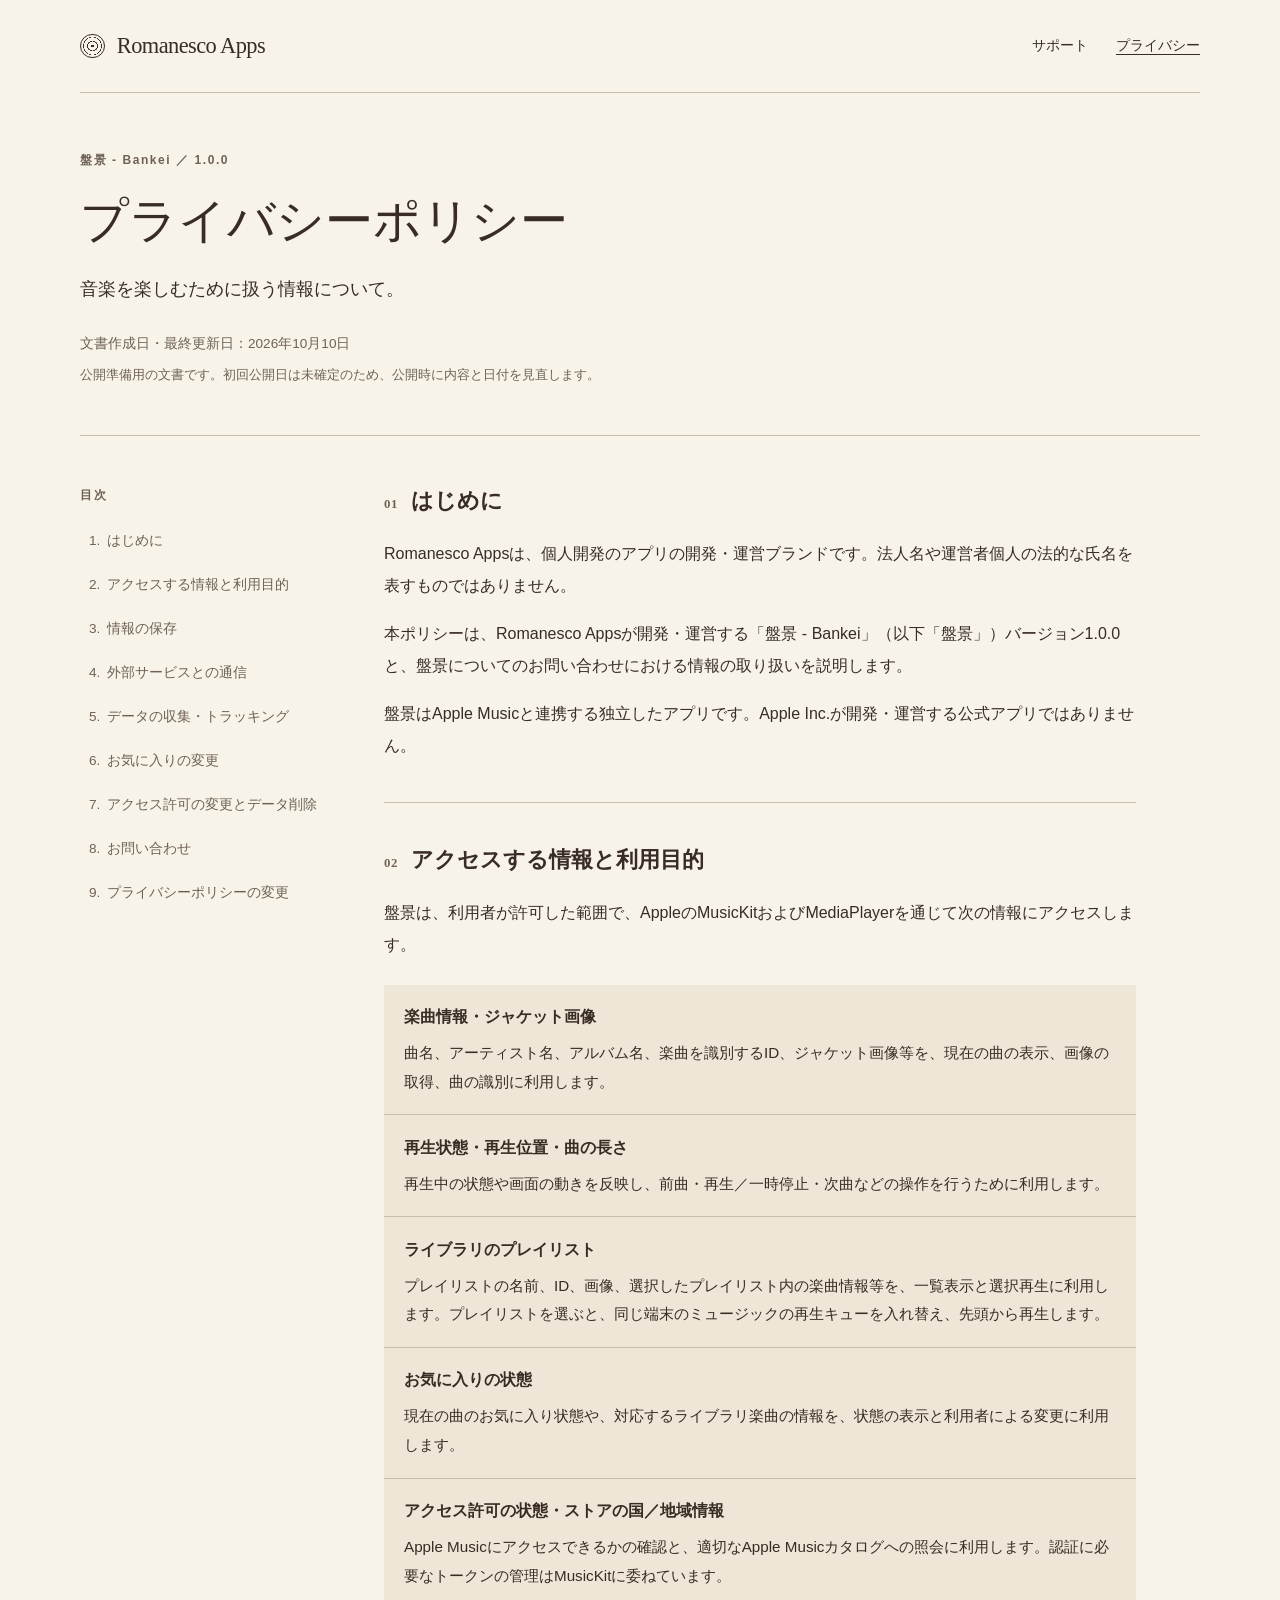
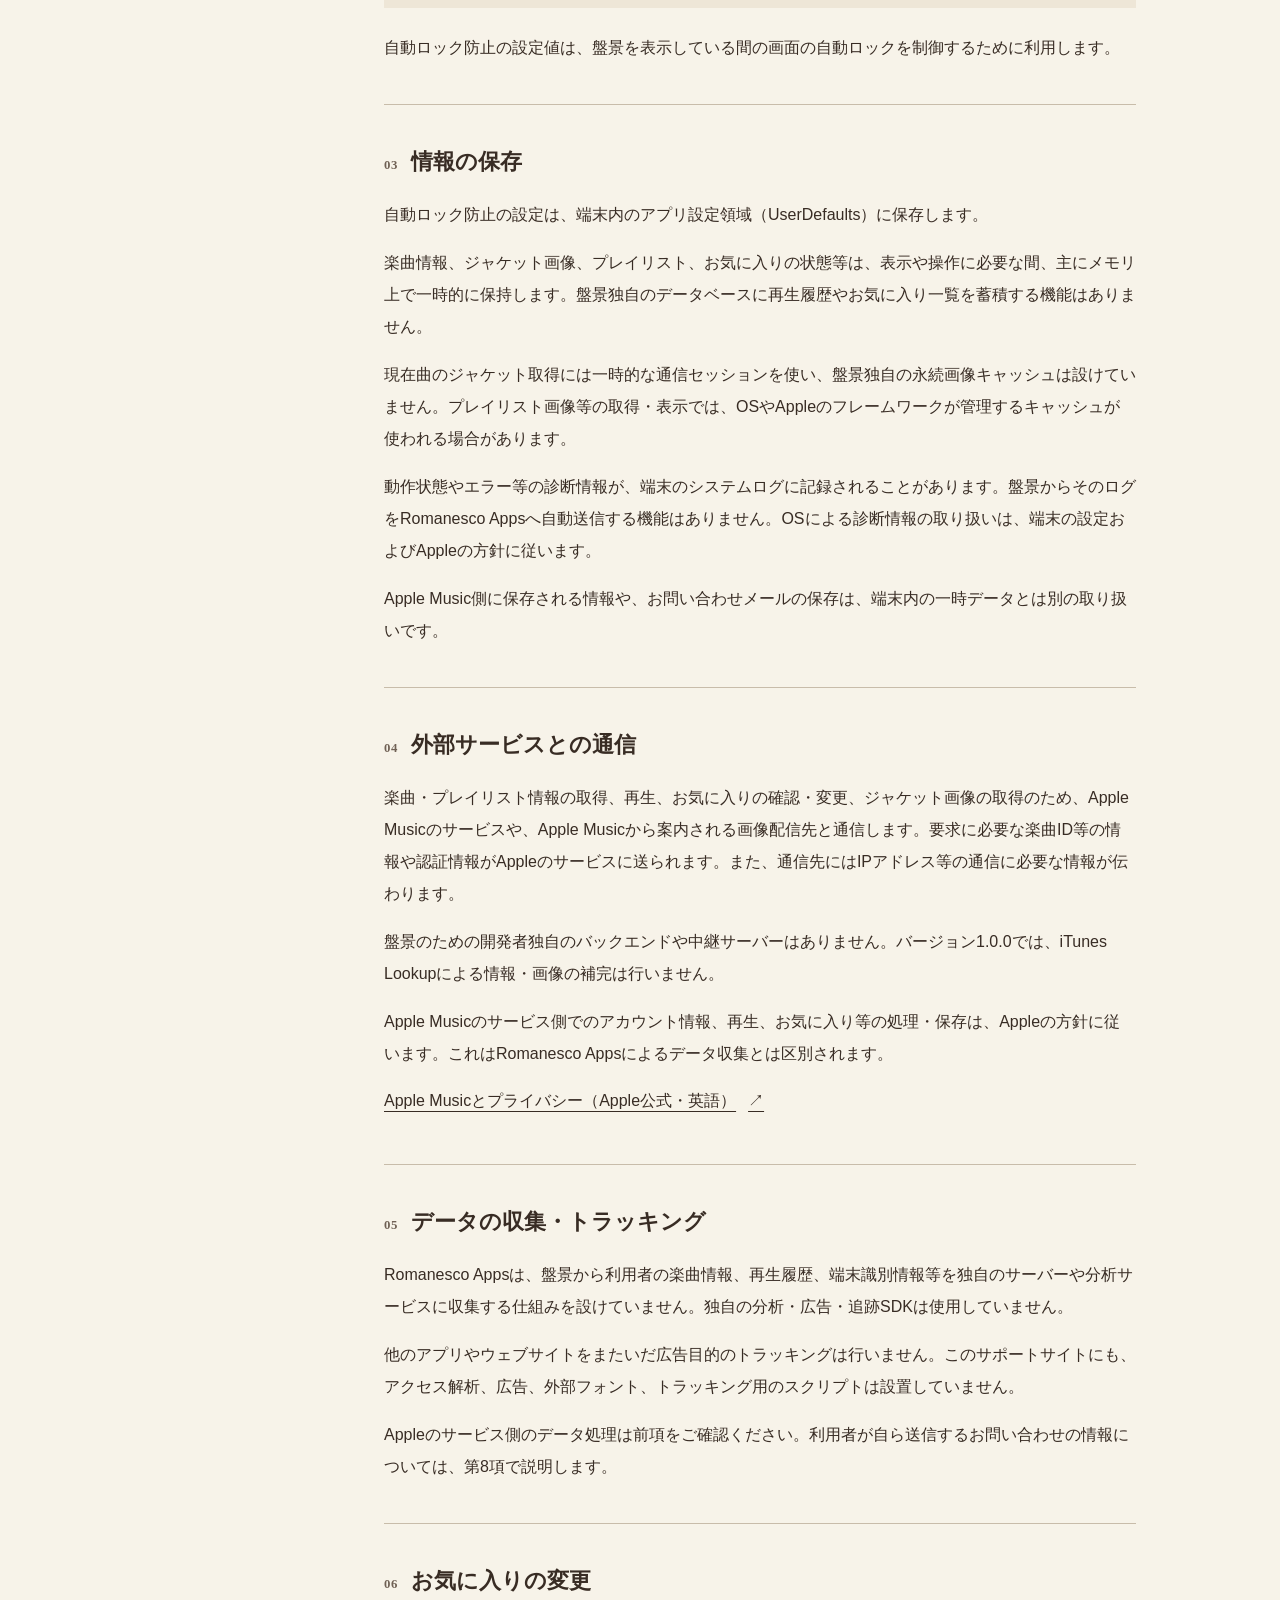
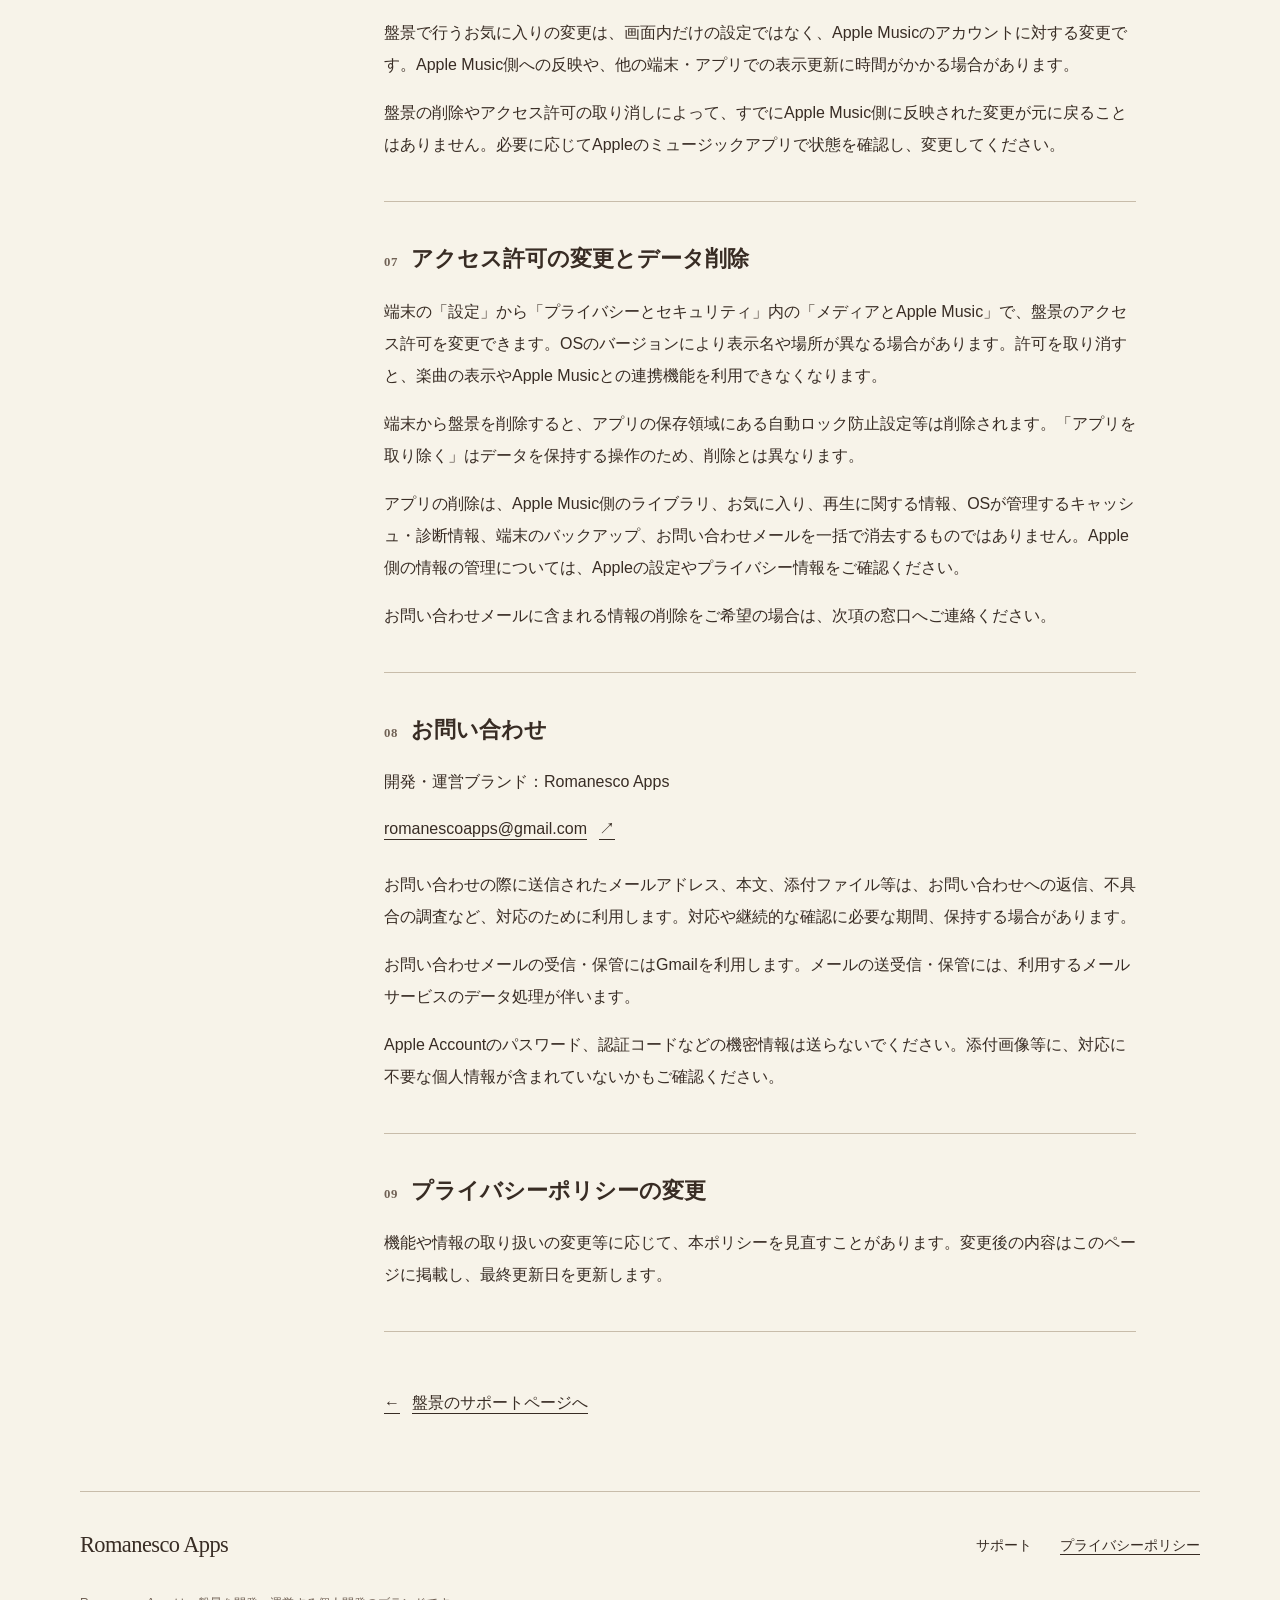
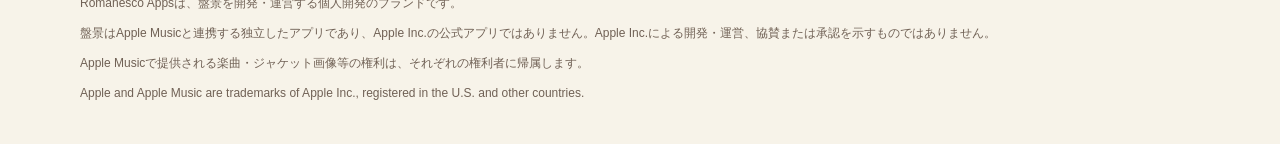
==== privacy.html @ a80af688 "Create Bankei support site and privacy policy" ====
<!doctype html>
<html lang="ja">
<head>
  <meta charset="utf-8">
  <meta name="viewport" content="width=device-width, initial-scale=1">
  <meta name="color-scheme" content="light dark">
  <meta name="description" content="Romanesco Appsが開発・運営する「盤景 - Bankei」1.0.0のプライバシーポリシー。情報の利用、保存、Apple Musicとの通信、お問い合わせの取り扱いについて。">
  <title>プライバシーポリシー | 盤景 - Bankei | Romanesco Apps</title>
  <link rel="stylesheet" href="style.css">
</head>
<body>
  <a class="skip-link" href="#main">本文へスキップ</a>
  <header class="site-header wrap">
    <a class="brand" href="index.html"><span class="brand-mark" aria-hidden="true"></span>Romanesco Apps</a>
    <nav aria-label="メインナビゲーション">
      <a href="index.html">サポート</a>
      <a href="privacy.html" aria-current="page">プライバシー</a>
    </nav>
  </header>

  <main id="main" class="wrap policy" tabindex="-1">
    <header class="policy-header">
      <p class="eyebrow">盤景 - Bankei <span aria-hidden="true">／</span> 1.0.0</p>
      <h1>プライバシーポリシー</h1>
      <p class="policy-lead">音楽を楽しむために扱う情報について。</p>
      <p class="policy-date">文書作成日・最終更新日：<time datetime="2026-10-10">2026年10月10日</time></p>
      <p class="small-note">公開準備用の文書です。初回公開日は未確定のため、公開時に内容と日付を見直します。</p>
    </header>

    <div class="policy-layout">
      <nav class="policy-toc" aria-label="プライバシーポリシーの目次">
        <p class="eyebrow">目次</p>
        <ol>
          <li><a href="#introduction">はじめに</a></li>
          <li><a href="#information">アクセスする情報と利用目的</a></li>
          <li><a href="#storage">情報の保存</a></li>
          <li><a href="#services">外部サービスとの通信</a></li>
          <li><a href="#collection">データの収集・トラッキング</a></li>
          <li><a href="#favorites">お気に入りの変更</a></li>
          <li><a href="#controls">アクセス許可の変更とデータ削除</a></li>
          <li><a href="#inquiries">お問い合わせ</a></li>
          <li><a href="#changes">プライバシーポリシーの変更</a></li>
        </ol>
      </nav>

      <div class="policy-body">
        <section id="introduction" aria-labelledby="introduction-title">
          <h2 id="introduction-title"><span class="section-number">01</span>はじめに</h2>
          <p>Romanesco Appsは、個人開発のアプリの開発・運営ブランドです。法人名や運営者個人の法的な氏名を表すものではありません。</p>
          <p>本ポリシーは、Romanesco Appsが開発・運営する「盤景 - Bankei」（以下「盤景」）バージョン1.0.0と、盤景についてのお問い合わせにおける情報の取り扱いを説明します。</p>
          <p>盤景はApple Musicと連携する独立したアプリです。Apple Inc.が開発・運営する公式アプリではありません。</p>
        </section>

        <section id="information" aria-labelledby="information-title">
          <h2 id="information-title"><span class="section-number">02</span>アクセスする情報と利用目的</h2>
          <p>盤景は、利用者が許可した範囲で、AppleのMusicKitおよびMediaPlayerを通じて次の情報にアクセスします。</p>
          <dl class="information-list">
            <div><dt>楽曲情報・ジャケット画像</dt><dd>曲名、アーティスト名、アルバム名、楽曲を識別するID、ジャケット画像等を、現在の曲の表示、画像の取得、曲の識別に利用します。</dd></div>
            <div><dt>再生状態・再生位置・曲の長さ</dt><dd>再生中の状態や画面の動きを反映し、前曲・再生／一時停止・次曲などの操作を行うために利用します。</dd></div>
            <div><dt>ライブラリのプレイリスト</dt><dd>プレイリストの名前、ID、画像、選択したプレイリスト内の楽曲情報等を、一覧表示と選択再生に利用します。プレイリストを選ぶと、同じ端末のミュージックの再生キューを入れ替え、先頭から再生します。</dd></div>
            <div><dt>お気に入りの状態</dt><dd>現在の曲のお気に入り状態や、対応するライブラリ楽曲の情報を、状態の表示と利用者による変更に利用します。</dd></div>
            <div><dt>アクセス許可の状態・ストアの国／地域情報</dt><dd>Apple Musicにアクセスできるかの確認と、適切なApple Musicカタログへの照会に利用します。認証に必要なトークンの管理はMusicKitに委ねています。</dd></div>
          </dl>
          <p>自動ロック防止の設定値は、盤景を表示している間の画面の自動ロックを制御するために利用します。</p>
        </section>

        <section id="storage" aria-labelledby="storage-title">
          <h2 id="storage-title"><span class="section-number">03</span>情報の保存</h2>
          <p>自動ロック防止の設定は、端末内のアプリ設定領域（UserDefaults）に保存します。</p>
          <p>楽曲情報、ジャケット画像、プレイリスト、お気に入りの状態等は、表示や操作に必要な間、主にメモリ上で一時的に保持します。盤景独自のデータベースに再生履歴やお気に入り一覧を蓄積する機能はありません。</p>
          <p>現在曲のジャケット取得には一時的な通信セッションを使い、盤景独自の永続画像キャッシュは設けていません。プレイリスト画像等の取得・表示では、OSやAppleのフレームワークが管理するキャッシュが使われる場合があります。</p>
          <p>動作状態やエラー等の診断情報が、端末のシステムログに記録されることがあります。盤景からそのログをRomanesco Appsへ自動送信する機能はありません。OSによる診断情報の取り扱いは、端末の設定およびAppleの方針に従います。</p>
          <p>Apple Music側に保存される情報や、お問い合わせメールの保存は、端末内の一時データとは別の取り扱いです。</p>
        </section>

        <section id="services" aria-labelledby="services-title">
          <h2 id="services-title"><span class="section-number">04</span>外部サービスとの通信</h2>
          <p>楽曲・プレイリスト情報の取得、再生、お気に入りの確認・変更、ジャケット画像の取得のため、Apple Musicのサービスや、Apple Musicから案内される画像配信先と通信します。要求に必要な楽曲ID等の情報や認証情報がAppleのサービスに送られます。また、通信先にはIPアドレス等の通信に必要な情報が伝わります。</p>
          <p>盤景のための開発者独自のバックエンドや中継サーバーはありません。バージョン1.0.0では、iTunes Lookupによる情報・画像の補完は行いません。</p>
          <p>Apple Musicのサービス側でのアカウント情報、再生、お気に入り等の処理・保存は、Appleの方針に従います。これはRomanesco Appsによるデータ収集とは区別されます。</p>
          <a class="text-link" href="https://www.apple.com/legal/privacy/data/en/apple-music/">Apple Musicとプライバシー（Apple公式・英語） <span aria-hidden="true">↗</span></a>
        </section>

        <section id="collection" aria-labelledby="collection-title">
          <h2 id="collection-title"><span class="section-number">05</span>データの収集・トラッキング</h2>
          <p>Romanesco Appsは、盤景から利用者の楽曲情報、再生履歴、端末識別情報等を独自のサーバーや分析サービスに収集する仕組みを設けていません。独自の分析・広告・追跡SDKは使用していません。</p>
          <p>他のアプリやウェブサイトをまたいだ広告目的のトラッキングは行いません。このサポートサイトにも、アクセス解析、広告、外部フォント、トラッキング用のスクリプトは設置していません。</p>
          <p>Appleのサービス側のデータ処理は前項をご確認ください。利用者が自ら送信するお問い合わせの情報については、第8項で説明します。</p>
        </section>

        <section id="favorites" aria-labelledby="favorites-title">
          <h2 id="favorites-title"><span class="section-number">06</span>お気に入りの変更</h2>
          <p>盤景で行うお気に入りの変更は、画面内だけの設定ではなく、Apple Musicのアカウントに対する変更です。Apple Music側への反映や、他の端末・アプリでの表示更新に時間がかかる場合があります。</p>
          <p>盤景の削除やアクセス許可の取り消しによって、すでにApple Music側に反映された変更が元に戻ることはありません。必要に応じてAppleのミュージックアプリで状態を確認し、変更してください。</p>
        </section>

        <section id="controls" aria-labelledby="controls-title">
          <h2 id="controls-title"><span class="section-number">07</span>アクセス許可の変更とデータ削除</h2>
          <p>端末の「設定」から「プライバシーとセキュリティ」内の「メディアとApple Music」で、盤景のアクセス許可を変更できます。OSのバージョンにより表示名や場所が異なる場合があります。許可を取り消すと、楽曲の表示やApple Musicとの連携機能を利用できなくなります。</p>
          <p>端末から盤景を削除すると、アプリの保存領域にある自動ロック防止設定等は削除されます。「アプリを取り除く」はデータを保持する操作のため、削除とは異なります。</p>
          <p>アプリの削除は、Apple Music側のライブラリ、お気に入り、再生に関する情報、OSが管理するキャッシュ・診断情報、端末のバックアップ、お問い合わせメールを一括で消去するものではありません。Apple側の情報の管理については、Appleの設定やプライバシー情報をご確認ください。</p>
          <p>お問い合わせメールに含まれる情報の削除をご希望の場合は、次項の窓口へご連絡ください。</p>
        </section>

        <section id="inquiries" aria-labelledby="inquiries-title">
          <h2 id="inquiries-title"><span class="section-number">08</span>お問い合わせ</h2>
          <p>開発・運営ブランド：Romanesco Apps</p>
          <a class="text-link policy-email" href="mailto:romanescoapps@gmail.com">romanescoapps@gmail.com <span aria-hidden="true">↗</span></a>
          <p>お問い合わせの際に送信されたメールアドレス、本文、添付ファイル等は、お問い合わせへの返信、不具合の調査など、対応のために利用します。対応や継続的な確認に必要な期間、保持する場合があります。</p>
          <p>お問い合わせメールの受信・保管にはGmailを利用します。メールの送受信・保管には、利用するメールサービスのデータ処理が伴います。</p>
          <p>Apple Accountのパスワード、認証コードなどの機密情報は送らないでください。添付画像等に、対応に不要な個人情報が含まれていないかもご確認ください。</p>
        </section>

        <section id="changes" aria-labelledby="changes-title">
          <h2 id="changes-title"><span class="section-number">09</span>プライバシーポリシーの変更</h2>
          <p>機能や情報の取り扱いの変更等に応じて、本ポリシーを見直すことがあります。変更後の内容はこのページに掲載し、最終更新日を更新します。</p>
        </section>
        <div class="policy-return"><a class="text-link" href="index.html"><span aria-hidden="true">←</span> 盤景のサポートページへ</a></div>
      </div>
    </div>
  </main>

  <footer class="site-footer wrap">
    <div class="footer-top">
      <a class="brand" href="index.html">Romanesco Apps</a>
      <nav aria-label="フッターナビゲーション">
        <a href="index.html">サポート</a>
        <a href="privacy.html" aria-current="page">プライバシーポリシー</a>
      </nav>
    </div>
    <p>Romanesco Appsは、盤景を開発・運営する個人開発のブランドです。</p>
    <p>盤景はApple Musicと連携する独立したアプリであり、Apple Inc.の公式アプリではありません。Apple Inc.による開発・運営、協賛または承認を示すものではありません。</p>
    <p>Apple Musicで提供される楽曲・ジャケット画像等の権利は、それぞれの権利者に帰属します。</p>
    <p lang="en">Apple and Apple Music are trademarks of Apple Inc., registered in the U.S. and other countries.</p>
  </footer>
</body>
</html>
---- style.css ----
:root {
  color-scheme: light dark;
  --paper: #f7f3e9;
  --ink: #382c24;
  --muted: #706155;
  --line: #c8bcaa;
  --accent: #573c2d;
  --soft: #eee6d7;
  --contact: #3d2e24;
  --contact-ink: #fff9ed;
  --contact-muted: #e1d2bf;
  --focus: #8b4b20;
  --serif: "Hiragino Mincho ProN", "Yu Mincho", YuMincho, Georgia, serif;
}

*, *::before, *::after { box-sizing: border-box; }
html { scroll-padding-top: 1.5rem; }
body {
  margin: 0;
  background: var(--paper);
  color: var(--ink);
  font-family: -apple-system, BlinkMacSystemFont, "Hiragino Kaku Gothic ProN", "Yu Gothic", Meiryo, sans-serif;
  font-size: 1rem;
  line-height: 1.9;
  overflow-wrap: anywhere;
  -webkit-text-size-adjust: 100%;
}
a { color: inherit; text-underline-offset: .3em; text-decoration-thickness: 1px; }
a:hover { text-decoration-thickness: 2px; }
a:focus-visible { outline: 3px solid var(--focus); outline-offset: 5px; border-radius: 2px; }
::selection { background: var(--accent); color: var(--paper); }
h1, h2, h3, p { margin: 0; }
h1, h2, h3 { line-height: 1.5; }
h2 { font-size: 1.5rem; font-weight: 600; }
h3 { font-size: 1.125rem; font-weight: 600; }
p + p { margin-top: 1rem; }
ul, ol { padding-inline-start: 1.5rem; }
.wrap { width: min(70rem, calc(100% - 5rem)); margin-inline: auto; }
.skip-link {
  position: absolute;
  z-index: 5;
  left: 1rem;
  top: .5rem;
  padding: .7rem 1rem;
  background: var(--paper);
  transform: translateY(-180%);
}
.skip-link:focus { transform: translateY(0); }
.site-header {
  display: flex;
  align-items: center;
  justify-content: space-between;
  gap: 1rem 2rem;
  flex-wrap: wrap;
  padding-block: 1.5rem;
  border-bottom: 1px solid var(--line);
}
.brand {
  display: inline-flex;
  align-items: center;
  gap: .75rem;
  min-height: 44px;
  font-family: Georgia, "Times New Roman", serif;
  font-size: 1.4rem;
  letter-spacing: -.025em;
  text-decoration: none;
}
.brand-mark {
  width: 1.55rem;
  height: 1.55rem;
  flex: none;
  border: 1px solid currentColor;
  border-radius: 50%;
  background: radial-gradient(circle, currentColor 0 8%, transparent 9% 28%, currentColor 29% 33%, transparent 34% 54%, currentColor 55% 58%, transparent 59%);
}
nav { display: flex; flex-wrap: wrap; gap: .5rem 1.75rem; }
nav a { display: inline-flex; align-items: center; min-height: 44px; padding-block: .4rem; font-size: .9rem; }
nav a:not([aria-current="page"]) { text-decoration: none; }
nav a:hover { text-decoration: underline; }
.eyebrow { font-size: .75rem; font-weight: 600; letter-spacing: .13em; color: var(--muted); }
.hero {
  display: grid;
  grid-template-columns: minmax(0, 1.08fr) minmax(0, 1fr);
  align-items: center;
  gap: clamp(2rem, 6vw, 6rem);
  padding-block: 4.75rem 5.5rem;
}
.hero h1 { font-family: var(--serif); font-size: clamp(2.6rem, 4.6vw, 4rem); font-weight: 500; letter-spacing: .025em; margin-top: .7rem; }
.app-roman { font-family: Georgia, serif; font-size: .58em; letter-spacing: -.025em; white-space: nowrap; }
.tagline { font-family: var(--serif); font-size: clamp(1.25rem, 2.1vw, 1.75rem); line-height: 1.85; margin-top: 1.7rem; letter-spacing: .035em; }
.tagline span { display: block; }
.intro { max-width: 29rem; margin-top: 1.5rem; color: var(--muted); }
.app-meta { font-size: .8rem; color: var(--muted); margin-top: 1.25rem; }
.text-link { display: inline-flex; align-items: center; gap: .75rem; min-height: 44px; padding-block: .5rem; font-weight: 500; }
.text-link span { flex: none; }
.hero .text-link { margin-top: 1.5rem; }

/* Original decorative record, drawn entirely in CSS. No artwork is loaded. */
.record-sleeve {
  position: relative;
  aspect-ratio: 1;
  background: linear-gradient(135deg, #e7d9bd, #d8c5a4);
  border: 1px solid #bcaa8d;
  border-radius: 3px;
  box-shadow: 0 20px 38px -28px #50392380, inset 0 0 0 8px #ffffff12;
  color: #493c2c;
  isolation: isolate;
}
.sleeve-top, .sleeve-bottom { position: absolute; display: flex; justify-content: space-between; left: 6%; right: 6%; font-size: clamp(.55rem, .85vw, .7rem); letter-spacing: .13em; }
.sleeve-top { top: 3%; }
.sleeve-bottom { bottom: 3%; }
.record {
  position: absolute;
  inset: 11%;
  border-radius: 50%;
  border: 2px solid #302c26;
  background:
    conic-gradient(from 28deg, transparent 0deg, #e7d8bd20 35deg, transparent 67deg 178deg, #d2c8ac18 209deg, transparent 248deg),
    repeating-radial-gradient(circle, #22211f 0 1px, #36332e 1.5px 2px, #252320 2.5px 4px);
  box-shadow: 5px 9px 13px #3a2a2140, inset 0 0 0 6px #1e1d1c;
}
.record-label {
  position: absolute;
  inset: 32%;
  border-radius: 50%;
  background: #e9dfc6;
  border: 5px solid #cfc3a8;
  outline: 6px solid #1f1e1c;
  display: flex;
  flex-direction: column;
  align-items: center;
  justify-content: center;
  color: #443726;
}
.label-name { font-family: var(--serif); font-size: clamp(1.25rem, 2.4vw, 2.1rem); letter-spacing: .12em; transform: translateY(-.2rem); }
.label-rule { width: 62%; border-top: 1px solid #8e7f63; margin-block: .1rem .4rem; }
.label-roman { font-family: Georgia, serif; font-size: clamp(.45rem, .8vw, .65rem); letter-spacing: .16em; }
.spindle { position: absolute; left: 50%; top: 50%; width: 2.4%; aspect-ratio: 1; border-radius: 50%; background: #342b22; box-shadow: inset 1px 1px 1px #ece2cd; transform: translate(-50%, -50%); }

.section-grid { display: grid; grid-template-columns: minmax(0, .8fr) minmax(0, 2fr); gap: 2rem 4rem; padding-block: 3.5rem; border-top: 1px solid var(--line); }
.section-heading h2 { margin-top: .55rem; }
.faq-item { padding-block: 1.75rem; border-bottom: 1px solid var(--line); }
.faq-item:first-child { padding-top: 0; }
.faq-item:last-child { border-bottom: 0; padding-bottom: 0; }
.faq-item h3 { display: flex; align-items: baseline; gap: .75rem; }
.question-mark { font-family: Georgia, serif; font-weight: 400; color: var(--accent); flex: none; }
.faq-item p { margin: .85rem 0 0 2rem; color: var(--muted); }
.contact {
  display: grid;
  grid-template-columns: minmax(0, 1fr) minmax(0, 1fr);
  gap: 2.5rem 4rem;
  padding: 3rem;
  margin-block: 1.5rem 4rem;
  background: var(--contact);
  color: var(--contact-ink);
  border-radius: 4px;
}
.contact .eyebrow, .contact .mail-hint { color: var(--contact-muted); }
.contact h2 { margin-block: .55rem 1rem; }
.contact a:focus-visible { outline-color: var(--contact-ink); }
.email-link { display: block; min-height: 44px; width: fit-content; padding-block: .65rem; margin-top: 1rem; font-size: clamp(1rem, 1.55vw, 1.2rem); }
.email-link span { display: inline-block; margin-left: .3rem; }
.mail-hint { font-size: .8rem; }
.contact-guide { border-left: 1px solid #a28c71; padding-left: 3rem; }
.contact-guide h3 { margin-bottom: .65rem; }
.contact-guide p, .contact-guide li { font-size: .9rem; }
.contact-guide ul { margin-block: .8rem; }
.contact-note { color: var(--contact-muted); }
.privacy-entry { padding-top: 0; padding-bottom: 4rem; border-top: 0; }
.privacy-entry p:not(.eyebrow) { color: var(--muted); }
.privacy-entry .text-link { margin-top: .75rem; }
.site-footer { padding-block: 2rem 2.5rem; border-top: 1px solid var(--line); }
.footer-top { display: flex; justify-content: space-between; gap: .75rem 2rem; flex-wrap: wrap; margin-bottom: 1.5rem; }
.site-footer p { color: var(--muted); font-size: .75rem; line-height: 1.85; max-width: 61rem; }
.site-footer p + p { margin-top: .5rem; }

.policy-header { padding-block: 3.5rem 3rem; border-bottom: 1px solid var(--line); }
.policy-header h1 { font-family: var(--serif); font-size: clamp(1.9rem, 3.8vw, 3rem); font-weight: 500; margin-top: .85rem; }
.policy-lead { margin-top: 1rem; font-size: 1.1rem; }
.policy-date { font-size: .85rem; color: var(--muted); margin-top: 1.5rem; }
.small-note { font-size: .8rem; color: var(--muted); margin-top: .4rem; }
.policy-layout { display: grid; grid-template-columns: minmax(0, 15rem) minmax(0, 1fr); gap: 4rem; align-items: start; padding-block: 3rem 4rem; }
.policy-toc { display: block; }
.policy-toc ol { margin-top: .75rem; padding-left: 1.5rem; }
.policy-toc li { padding-left: .2rem; color: var(--muted); font-size: .85rem; }
.policy-toc a { display: flex; padding-block: .65rem; line-height: 1.65; font-size: .85rem; }
.policy-body { max-width: 47rem; }
.policy-body section { padding-bottom: 2.5rem; margin-bottom: 2.5rem; border-bottom: 1px solid var(--line); }
.policy-body h2 { display: flex; align-items: baseline; gap: .8rem; font-size: 1.4rem; margin-bottom: 1.25rem; }
.section-number { color: var(--muted); font-size: .8rem; font-family: Georgia, serif; letter-spacing: .05em; flex: none; }
.policy-body p { line-height: 2; }
.information-list { margin-block: 1.5rem; }
.information-list > div { padding: 1.1rem 1.25rem; background: var(--soft); border-bottom: 1px solid var(--line); }
.information-list > div:last-child { border-bottom: 0; }
dt { font-weight: 600; }
dd { margin: .4rem 0 0; font-size: .95rem; }
.policy-body .text-link { margin-top: .5rem; }
.policy-email { margin-bottom: 1rem; }

@media (prefers-color-scheme: dark) {
  :root { --paper: #211d19; --ink: #f1e8d9; --muted: #c2b5a2; --line: #766854; --accent: #e1bc93; --soft: #302a23; --contact: #352a21; --contact-ink: #fff3df; --contact-muted: #ddcbb4; --focus: #f1c48e; }
  .record-sleeve { background: linear-gradient(135deg, #c8b38e, #ab906b); border-color: #8a7354; }
  .contact { border: 1px solid var(--line); }
}
@media (max-width: 60rem) {
  .hero { gap: 2.5rem; padding-block: 3.5rem; }
  .section-grid { gap: 2rem; grid-template-columns: minmax(0, 1fr) minmax(0, 2fr); }
  .contact { padding: 2rem; gap: 2rem; }
  .contact-guide { padding-left: 2rem; }
  .policy-layout { grid-template-columns: minmax(0, 12rem) minmax(0, 1fr); gap: 2rem; }
}
@media (max-width: 45rem) {
  .wrap { width: calc(100% - 2.5rem); }
  .site-header { padding-block: 1rem; gap: .35rem 1rem; }
  .brand { font-size: 1.3rem; }
  .site-header nav { gap: 1.5rem; }
  .hero { grid-template-columns: 1fr; gap: 2.5rem; padding-block: 2.5rem 3rem; }
  .hero h1 { font-size: 3.1rem; }
  .tagline { font-size: 1.45rem; }
  .record-sleeve { width: min(100%, 25rem); justify-self: center; }
  .sleeve-top, .sleeve-bottom { font-size: .6rem; }
  .label-name { font-size: 1.6rem; }
  .label-roman { font-size: .55rem; }
  .section-grid, .contact, .policy-layout { grid-template-columns: 1fr; }
  .section-grid { padding-block: 2.5rem; gap: 1.75rem; }
  .faq-item h3 { font-size: 1.05rem; }
  .faq-item p { margin-left: 0; }
  .contact { padding: 1.75rem 1.5rem; margin-block: .5rem 2.5rem; }
  .contact-guide { padding: 1.75rem 0 0; border-left: 0; border-top: 1px solid #a28c71; }
  .privacy-entry { padding-top: 0; }
  .footer-top { display: block; }
  .footer-top nav { margin-top: .75rem; gap: 1rem; }
  .policy-header { padding-block: 2.5rem 2rem; }
  .policy-layout { gap: 2rem; padding-block: 2rem 3rem; }
  .policy-toc { border-bottom: 1px solid var(--line); padding-bottom: 1rem; }
  .policy-body h2 { font-size: 1.25rem; }
  .policy-body section { padding-bottom: 2rem; margin-bottom: 2rem; }
}
@media (forced-colors: active) {
  .record-sleeve { display: none; }
  .hero { grid-template-columns: 1fr; }
  .contact, .information-list > div { border: 1px solid CanvasText; }
  a:focus-visible { outline-color: Highlight; }
}
@media print {
  :root { --paper: #fff; --ink: #000; --muted: #333; --line: #999; --soft: #fff; --contact: #fff; --contact-ink: #000; --contact-muted: #333; }
  body { font-size: 10pt; }
  .wrap { width: 100%; }
  .site-header nav, .site-footer nav, .skip-link, .policy-toc, .record-sleeve { display: none; }
  .hero, .policy-layout, .section-grid, .contact { display: block; }
  .contact { border: 1px solid #999; }
  .contact-guide { padding: 1rem 0 0; border: 0; }
  .policy-body { max-width: none; }
  h2, h3 { break-after: avoid; }
  p, li { orphans: 3; widows: 3; }
}
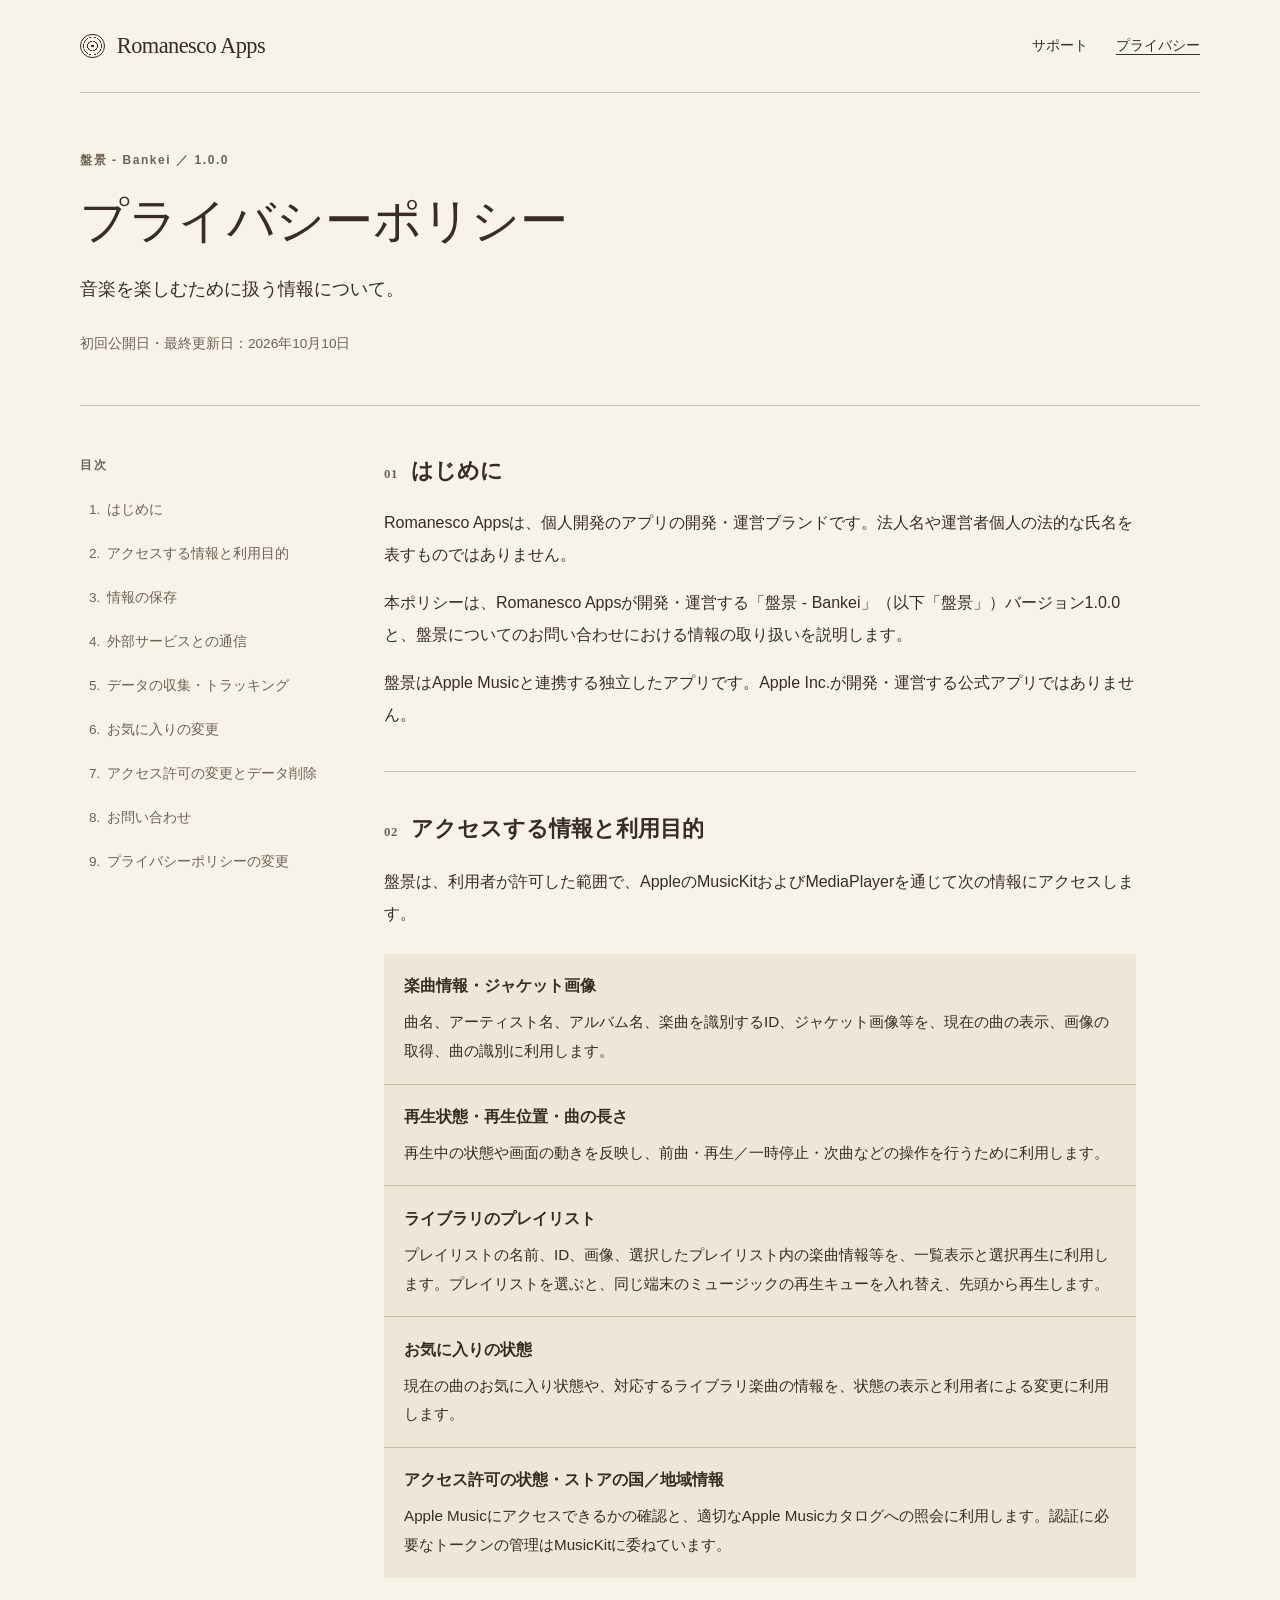
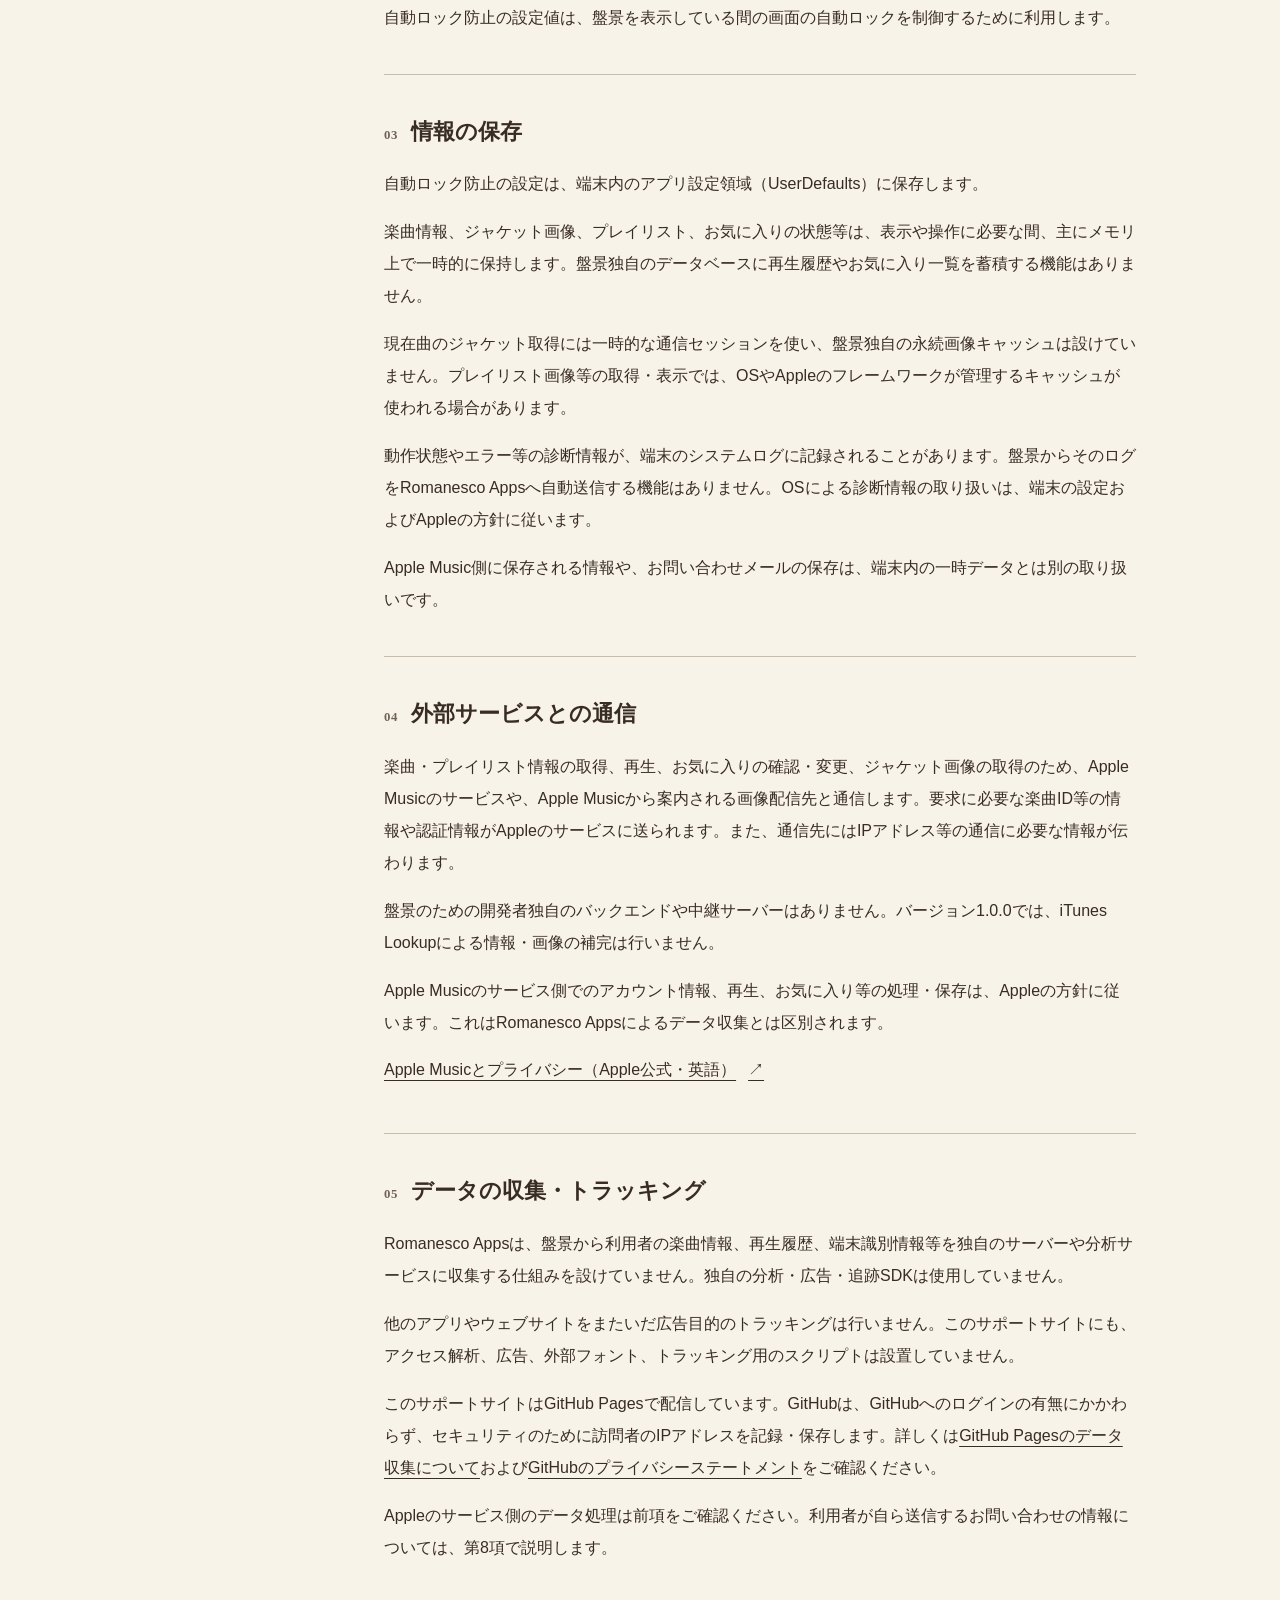
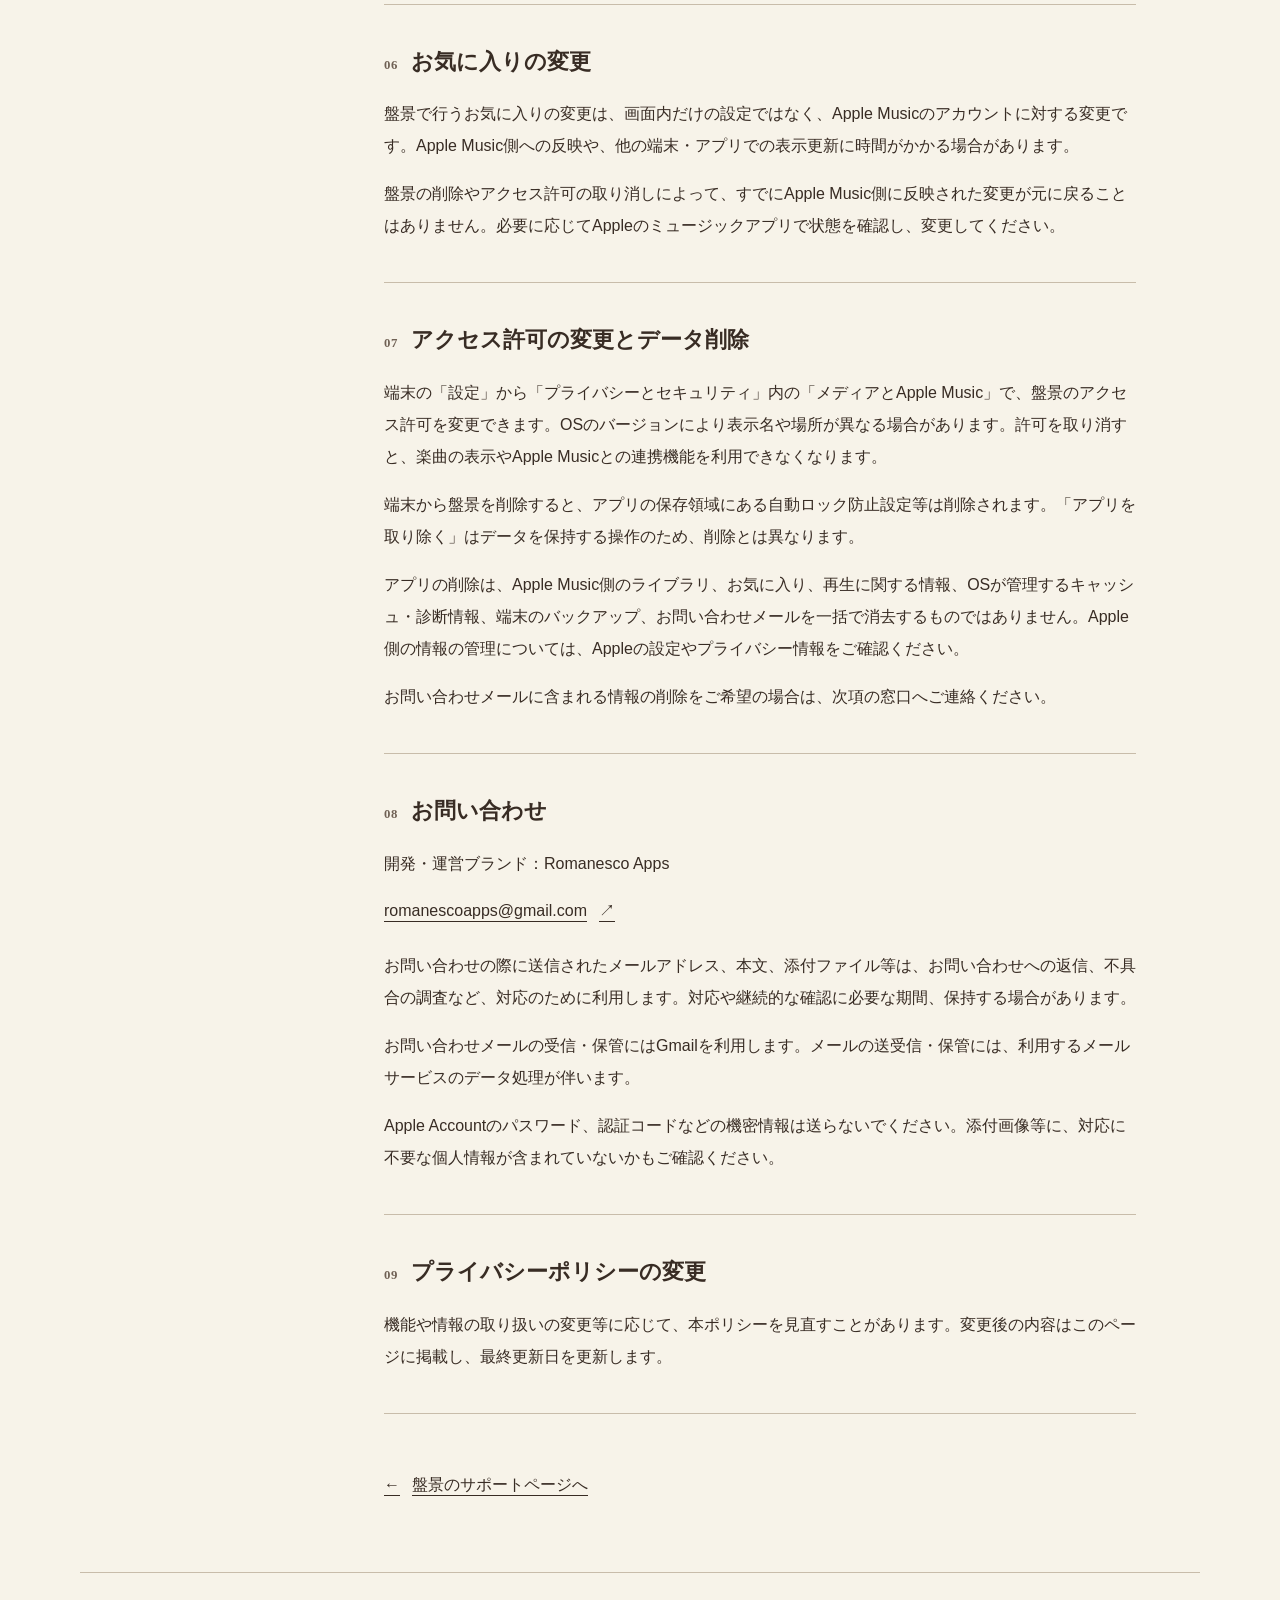
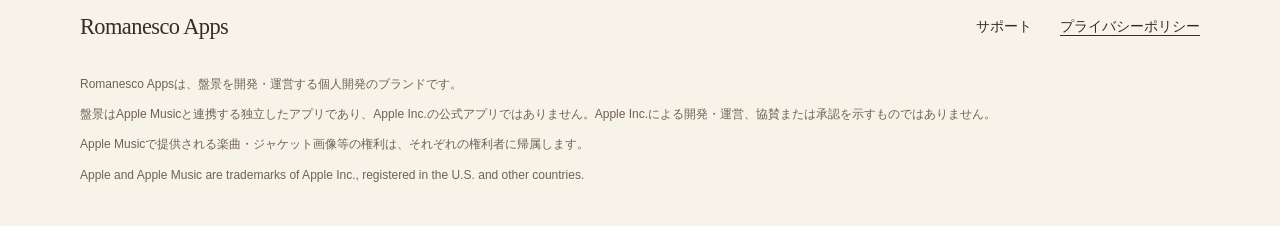
==== commit d81f1b35: "Prepare support site for GitHub Pages publication" ====
--- a/privacy.html
+++ b/privacy.html
@@ -23,8 +23,7 @@
       <p class="eyebrow">盤景 - Bankei <span aria-hidden="true">／</span> 1.0.0</p>
       <h1>プライバシーポリシー</h1>
       <p class="policy-lead">音楽を楽しむために扱う情報について。</p>
-      <p class="policy-date">文書作成日・最終更新日：<time datetime="2026-10-10">2026年10月10日</time></p>
-      <p class="small-note">公開準備用の文書です。初回公開日は未確定のため、公開時に内容と日付を見直します。</p>
+      <p class="policy-date">初回公開日・最終更新日：<time datetime="2026-10-10">2026年10月10日</time></p>
     </header>
 
     <div class="policy-layout">
@@ -85,6 +84,7 @@
           <h2 id="collection-title"><span class="section-number">05</span>データの収集・トラッキング</h2>
           <p>Romanesco Appsは、盤景から利用者の楽曲情報、再生履歴、端末識別情報等を独自のサーバーや分析サービスに収集する仕組みを設けていません。独自の分析・広告・追跡SDKは使用していません。</p>
           <p>他のアプリやウェブサイトをまたいだ広告目的のトラッキングは行いません。このサポートサイトにも、アクセス解析、広告、外部フォント、トラッキング用のスクリプトは設置していません。</p>
+          <p>このサポートサイトはGitHub Pagesで配信しています。GitHubは、GitHubへのログインの有無にかかわらず、セキュリティのために訪問者のIPアドレスを記録・保存します。詳しくは<a href="https://docs.github.com/en/pages/getting-started-with-github-pages/what-is-github-pages#data-collection">GitHub Pagesのデータ収集について</a>および<a href="https://docs.github.com/en/site-policy/privacy-policies/github-general-privacy-statement">GitHubのプライバシーステートメント</a>をご確認ください。</p>
           <p>Appleのサービス側のデータ処理は前項をご確認ください。利用者が自ら送信するお問い合わせの情報については、第8項で説明します。</p>
         </section>
 
